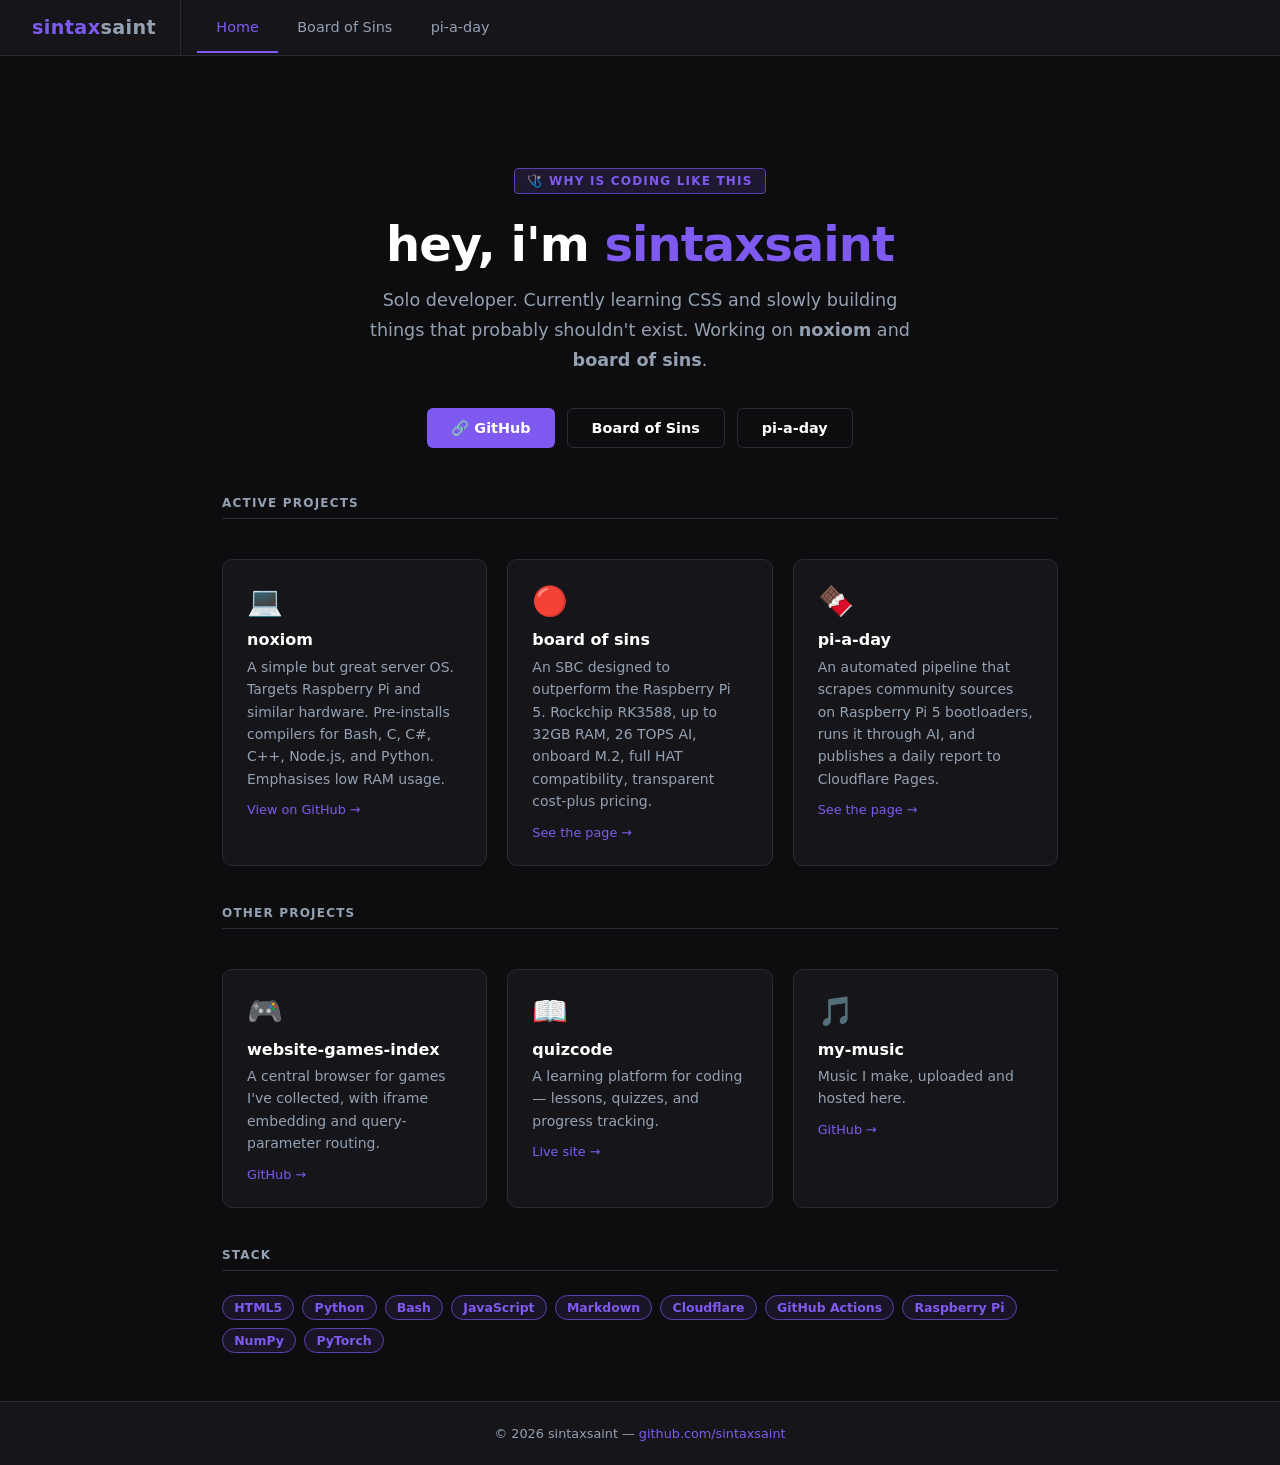
==== index.html @ d240ba52 "j" ====
<!DOCTYPE html>
<html lang="en">
<head>
  <meta charset="UTF-8">
  <meta name="viewport" content="width=device-width, initial-scale=1.0">
  <title>sintaxsaint</title>
  <link rel="stylesheet" href="css/style.css">
</head>
<body>

  <nav>
    <a class="nav-brand" href="index.html">sintax<span>saint</span></a>
    <a class="nav-link active" href="index.html">Home</a>
    <a class="nav-link" href="board-of-sins/index.html">Board of Sins</a>
    <a class="nav-link" href="pi-a-day/index.html">pi-a-day</a>
  </nav>

  <main>
    <section class="hero">
      <div class="hero-tag">&#129658; why is coding like this</div>
      <h1>hey, i'm <span class="highlight">sintaxsaint</span></h1>
      <p>
        Solo developer. Currently learning CSS and slowly building things that probably shouldn't exist.
        Working on <strong>noxiom</strong> and <strong>board of sins</strong>.
      </p>
      <div class="btn-group">
        <a class="btn btn-primary" href="https://github.com/sintaxsaint" target="_blank" rel="noopener">
          &#128279; GitHub
        </a>
        <a class="btn btn-outline" href="board-of-sins/index.html">Board of Sins</a>
        <a class="btn btn-outline" href="pi-a-day/index.html">pi-a-day</a>
      </div>
    </section>

    <div class="section-label">Active Projects</div>
    <div class="card-grid">

      <div class="card">
        <div class="card-icon">&#128187;</div>
        <h3>noxiom</h3>
        <p>A simple but great server OS. Targets Raspberry Pi and similar hardware. Pre-installs compilers for Bash, C, C#, C++, Node.js, and Python. Emphasises low RAM usage.</p>
        <a class="card-link" href="https://github.com/sintaxsaint/noxiom" target="_blank" rel="noopener">View on GitHub &rarr;</a>
      </div>

      <div class="card">
        <div class="card-icon">&#128308;</div>
        <h3>board of sins</h3>
        <p>An SBC designed to outperform the Raspberry Pi 5. Rockchip RK3588, up to 32GB RAM, 26 TOPS AI, onboard M.2, full HAT compatibility, transparent cost-plus pricing.</p>
        <a class="card-link" href="board-of-sins/index.html">See the page &rarr;</a>
      </div>

      <div class="card">
        <div class="card-icon">&#127851;</div>
        <h3>pi-a-day</h3>
        <p>An automated pipeline that scrapes community sources on Raspberry Pi 5 bootloaders, runs it through AI, and publishes a daily report to Cloudflare Pages.</p>
        <a class="card-link" href="pi-a-day/index.html">See the page &rarr;</a>
      </div>

    </div>

    <div class="section-label" style="margin-top:2.5rem">Other Projects</div>
    <div class="card-grid">

      <div class="card">
        <div class="card-icon">&#127918;</div>
        <h3>website-games-index</h3>
        <p>A central browser for games I've collected, with iframe embedding and query-parameter routing.</p>
        <a class="card-link" href="https://github.com/sintaxsaint/website-games-index" target="_blank" rel="noopener">GitHub &rarr;</a>
      </div>

      <div class="card">
        <div class="card-icon">&#128214;</div>
        <h3>quizcode</h3>
        <p>A learning platform for coding — lessons, quizzes, and progress tracking.</p>
        <a class="card-link" href="https://sintaxsaint.github.io/quizcode/" target="_blank" rel="noopener">Live site &rarr;</a>
      </div>

      <div class="card">
        <div class="card-icon">&#127925;</div>
        <h3>my-music</h3>
        <p>Music I make, uploaded and hosted here.</p>
        <a class="card-link" href="https://github.com/sintaxsaint/my-music" target="_blank" rel="noopener">GitHub &rarr;</a>
      </div>

    </div>

    <div class="section-label" style="margin-top:2.5rem">Stack</div>
    <div class="stack-pills">
      <span class="pill">HTML5</span>
      <span class="pill">Python</span>
      <span class="pill">Bash</span>
      <span class="pill">JavaScript</span>
      <span class="pill">Markdown</span>
      <span class="pill">Cloudflare</span>
      <span class="pill">GitHub Actions</span>
      <span class="pill">Raspberry Pi</span>
      <span class="pill">NumPy</span>
      <span class="pill">PyTorch</span>
    </div>

  </main>

  <footer>
    &copy; <script>document.write(new Date().getFullYear())</script> sintaxsaint &mdash;
    <a href="https://github.com/sintaxsaint" target="_blank" rel="noopener">github.com/sintaxsaint</a>
  </footer>

</body>
</html>
---- css/style.css ----
* {
  margin: 0;
  padding: 0;
  box-sizing: border-box;
}

:root {
  --bg: #0d0d0f;
  --surface: #16161a;
  --border: #2a2a35;
  --accent: #7f5af0;
  --accent-dim: #5c3fb0;
  --text: #fffffe;
  --muted: #94a1b2;
  --red: #ef4444;
  --gold: #f59e0b;
  --pi: #06b6d4;
}

body {
  background: var(--bg);
  color: var(--text);
  font-family: 'Segoe UI', system-ui, -apple-system, sans-serif;
  min-height: 100vh;
  display: flex;
  flex-direction: column;
}

/* NAV */
nav {
  background: var(--surface);
  border-bottom: 1px solid var(--border);
  padding: 0 2rem;
  display: flex;
  align-items: center;
  gap: 0;
  position: sticky;
  top: 0;
  z-index: 100;
}

.nav-brand {
  font-size: 1.2rem;
  font-weight: 700;
  color: var(--accent);
  text-decoration: none;
  padding: 1rem 1.5rem 1rem 0;
  margin-right: 1rem;
  border-right: 1px solid var(--border);
  letter-spacing: 0.02em;
}

.nav-brand span {
  color: var(--muted);
}

nav a.nav-link {
  color: var(--muted);
  text-decoration: none;
  padding: 1rem 1.2rem;
  font-size: 0.9rem;
  transition: color 0.2s, border-bottom 0.2s;
  border-bottom: 2px solid transparent;
  display: inline-block;
}

nav a.nav-link:hover {
  color: var(--text);
}

nav a.nav-link.active {
  color: var(--accent);
  border-bottom: 2px solid var(--accent);
}

/* MAIN */
main {
  flex: 1;
  padding: 3rem 2rem;
  max-width: 900px;
  margin: 0 auto;
  width: 100%;
}

/* HERO */
.hero {
  text-align: center;
  padding: 4rem 0 3rem;
}

.hero-tag {
  display: inline-block;
  background: rgba(127, 90, 240, 0.15);
  border: 1px solid var(--accent-dim);
  color: var(--accent);
  font-size: 0.75rem;
  font-weight: 600;
  letter-spacing: 0.1em;
  text-transform: uppercase;
  padding: 0.3rem 0.8rem;
  border-radius: 4px;
  margin-bottom: 1.5rem;
}

.hero h1 {
  font-size: 3rem;
  font-weight: 800;
  line-height: 1.1;
  margin-bottom: 1rem;
  letter-spacing: -0.02em;
}

.hero h1 .highlight {
  color: var(--accent);
}

.hero p {
  color: var(--muted);
  font-size: 1.1rem;
  max-width: 540px;
  margin: 0 auto 2rem;
  line-height: 1.7;
}

.btn {
  display: inline-flex;
  align-items: center;
  gap: 0.5rem;
  padding: 0.7rem 1.5rem;
  border-radius: 6px;
  font-size: 0.9rem;
  font-weight: 600;
  text-decoration: none;
  transition: all 0.2s;
  cursor: pointer;
  border: none;
}

.btn-primary {
  background: var(--accent);
  color: #fff;
}

.btn-primary:hover {
  background: var(--accent-dim);
}

.btn-outline {
  background: transparent;
  color: var(--text);
  border: 1px solid var(--border);
}

.btn-outline:hover {
  border-color: var(--accent);
  color: var(--accent);
}

.btn-group {
  display: flex;
  gap: 0.75rem;
  justify-content: center;
  flex-wrap: wrap;
}

/* CARDS */
.card-grid {
  display: grid;
  grid-template-columns: repeat(auto-fit, minmax(260px, 1fr));
  gap: 1.25rem;
  margin-top: 2.5rem;
}

.card {
  background: var(--surface);
  border: 1px solid var(--border);
  border-radius: 10px;
  padding: 1.5rem;
  transition: border-color 0.2s;
}

.card:hover {
  border-color: var(--accent-dim);
}

.card-icon {
  font-size: 1.8rem;
  margin-bottom: 0.75rem;
}

.card h3 {
  font-size: 1rem;
  font-weight: 600;
  margin-bottom: 0.4rem;
}

.card p {
  color: var(--muted);
  font-size: 0.875rem;
  line-height: 1.6;
}

/* SECTION */
.section-label {
  font-size: 0.75rem;
  font-weight: 700;
  letter-spacing: 0.1em;
  text-transform: uppercase;
  color: var(--muted);
  margin-bottom: 1.5rem;
  padding-bottom: 0.5rem;
  border-bottom: 1px solid var(--border);
}

/* BOARD OF SINS */
.sins-header {
  text-align: center;
  padding: 3rem 0 2rem;
}

.sins-header h1 {
  font-size: 2.5rem;
  font-weight: 800;
  color: var(--red);
  margin-bottom: 0.75rem;
}

.sins-header p {
  color: var(--muted);
  max-width: 500px;
  margin: 0 auto;
  line-height: 1.7;
}

.sin-list {
  list-style: none;
  margin-top: 2rem;
  display: flex;
  flex-direction: column;
  gap: 1rem;
}

.sin-item {
  background: var(--surface);
  border: 1px solid var(--border);
  border-left: 3px solid var(--red);
  border-radius: 8px;
  padding: 1.25rem 1.5rem;
  display: flex;
  align-items: flex-start;
  gap: 1rem;
}

.sin-number {
  font-size: 1.4rem;
  font-weight: 800;
  color: var(--red);
  opacity: 0.5;
  min-width: 2rem;
  line-height: 1;
}

.sin-content h3 {
  font-size: 0.95rem;
  font-weight: 600;
  margin-bottom: 0.3rem;
}

.sin-content p {
  color: var(--muted);
  font-size: 0.85rem;
  line-height: 1.6;
}

.severity {
  display: inline-block;
  font-size: 0.7rem;
  font-weight: 700;
  letter-spacing: 0.08em;
  text-transform: uppercase;
  padding: 0.2rem 0.5rem;
  border-radius: 3px;
  margin-top: 0.4rem;
}

.severity-venial { background: rgba(245, 158, 11, 0.15); color: var(--gold); }
.severity-mortal { background: rgba(239, 68, 68, 0.15); color: var(--red); }

/* PI DAY */
.pi-header {
  text-align: center;
  padding: 3rem 0 2rem;
}

.pi-symbol {
  font-size: 5rem;
  line-height: 1;
  color: var(--pi);
  margin-bottom: 0.5rem;
}

.pi-header h1 {
  font-size: 2.5rem;
  font-weight: 800;
  color: var(--pi);
  margin-bottom: 0.75rem;
}

.pi-header .date-badge {
  display: inline-block;
  background: rgba(6, 182, 212, 0.12);
  border: 1px solid rgba(6, 182, 212, 0.3);
  color: var(--pi);
  padding: 0.3rem 0.9rem;
  border-radius: 4px;
  font-size: 0.8rem;
  font-weight: 600;
  letter-spacing: 0.06em;
  margin-bottom: 1rem;
}

.pi-header p {
  color: var(--muted);
  max-width: 520px;
  margin: 0 auto;
  line-height: 1.7;
}

.pi-digits {
  background: var(--surface);
  border: 1px solid var(--border);
  border-radius: 10px;
  padding: 1.5rem;
  margin: 2rem 0;
  font-family: 'Courier New', monospace;
  font-size: 1rem;
  color: var(--pi);
  word-break: break-all;
  line-height: 1.8;
  letter-spacing: 0.05em;
}

.pi-digits .pi-label {
  color: var(--muted);
  font-size: 0.75rem;
  font-weight: 600;
  letter-spacing: 0.1em;
  text-transform: uppercase;
  display: block;
  margin-bottom: 0.75rem;
}

.fun-facts {
  display: grid;
  grid-template-columns: repeat(auto-fit, minmax(240px, 1fr));
  gap: 1rem;
  margin-top: 1.5rem;
}

.fact-card {
  background: var(--surface);
  border: 1px solid var(--border);
  border-top: 2px solid var(--pi);
  border-radius: 8px;
  padding: 1.25rem;
}

.fact-card h3 {
  font-size: 0.9rem;
  font-weight: 600;
  color: var(--pi);
  margin-bottom: 0.4rem;
}

.fact-card p {
  color: var(--muted);
  font-size: 0.85rem;
  line-height: 1.6;
}

/* FULLSCREEN OVERLAY */
.site-overlay {
  display: none;
  position: fixed;
  inset: 0;
  z-index: 1000;
  background: var(--bg);
  flex-direction: column;
}

.site-overlay.open {
  display: flex;
}

.site-overlay iframe {
  flex: 1;
  width: 100%;
  border: none;
}

.overlay-close {
  position: absolute;
  top: 1rem;
  right: 1rem;
  z-index: 1001;
  background: var(--surface);
  border: 1px solid var(--border);
  color: var(--text);
  font-size: 1.4rem;
  line-height: 1;
  width: 2.2rem;
  height: 2.2rem;
  border-radius: 6px;
  cursor: pointer;
  display: flex;
  align-items: center;
  justify-content: center;
  transition: border-color 0.2s, color 0.2s;
}

.overlay-close:hover {
  border-color: var(--accent);
  color: var(--accent);
}

/* CARD LINK */
.card-link {
  display: inline-block;
  margin-top: 0.75rem;
  font-size: 0.8rem;
  color: var(--accent);
  text-decoration: none;
}

.card-link:hover {
  text-decoration: underline;
}

/* STACK PILLS */
.stack-pills {
  display: flex;
  flex-wrap: wrap;
  gap: 0.5rem;
  margin-top: 1rem;
}

.pill {
  background: rgba(127, 90, 240, 0.1);
  border: 1px solid var(--accent-dim);
  color: var(--accent);
  font-size: 0.78rem;
  font-weight: 600;
  padding: 0.25rem 0.7rem;
  border-radius: 20px;
}

/* WIP BOX */
.wip-box {
  background: var(--surface);
  border: 1px solid var(--border);
  border-radius: 12px;
  padding: 3rem 2rem;
  text-align: center;
  margin-top: 2rem;
}

.wip-icon {
  font-size: 3rem;
  margin-bottom: 1rem;
  animation: spin 4s linear infinite;
  display: inline-block;
}

@keyframes spin {
  from { transform: rotate(0deg); }
  to { transform: rotate(360deg); }
}

.wip-box h2 {
  font-size: 1.4rem;
  font-weight: 700;
  margin-bottom: 0.75rem;
}

.wip-box p {
  color: var(--muted);
  font-size: 0.9rem;
  max-width: 420px;
  margin: 0 auto;
  line-height: 1.7;
}

.wip-box a {
  color: var(--accent);
  text-decoration: none;
}

.wip-box a:hover {
  text-decoration: underline;
}

/* TABS */
.tab-bar {
  display: flex;
  gap: 0.25rem;
  justify-content: center;
  margin-top: 1.75rem;
  background: var(--surface);
  border: 1px solid var(--border);
  border-radius: 8px;
  padding: 0.25rem;
  width: fit-content;
  margin-left: auto;
  margin-right: auto;
}

.tab-btn {
  background: transparent;
  border: none;
  color: var(--muted);
  font-size: 0.875rem;
  font-weight: 600;
  padding: 0.5rem 1.25rem;
  border-radius: 6px;
  cursor: pointer;
  transition: color 0.2s, background 0.2s;
}

.tab-btn:hover {
  color: var(--text);
}

.tab-btn.active {
  background: var(--accent);
  color: #fff;
}

/* ROADMAP */
.roadmap {
  display: flex;
  flex-direction: column;
  gap: 0;
  margin-top: 1rem;
  position: relative;
}

.roadmap::before {
  content: '';
  position: absolute;
  left: 1.1rem;
  top: 2.2rem;
  bottom: 2.2rem;
  width: 2px;
  background: var(--border);
}

.roadmap-phase {
  display: flex;
  gap: 1.25rem;
  padding: 0 0 1.5rem;
  position: relative;
}

.phase-marker {
  width: 2.2rem;
  height: 2.2rem;
  min-width: 2.2rem;
  border-radius: 50%;
  background: var(--surface);
  border: 2px solid var(--border);
  color: var(--muted);
  font-size: 0.85rem;
  font-weight: 800;
  display: flex;
  align-items: center;
  justify-content: center;
  position: relative;
  z-index: 1;
}

.phase-marker.active {
  background: var(--accent);
  border-color: var(--accent);
  color: #fff;
}

.phase-body {
  background: var(--surface);
  border: 1px solid var(--border);
  border-radius: 8px;
  padding: 1.1rem 1.25rem;
  flex: 1;
}

.phase-body h3 {
  font-size: 0.95rem;
  font-weight: 700;
  margin-bottom: 0.75rem;
}

.phase-items {
  list-style: none;
  display: flex;
  flex-direction: column;
  gap: 0.4rem;
}

.phase-items li {
  color: var(--muted);
  font-size: 0.85rem;
  line-height: 1.5;
  padding-left: 1rem;
  position: relative;
}

.phase-items li::before {
  content: '—';
  position: absolute;
  left: 0;
  color: var(--border);
}

/* SPEC TABLES */
.spec-table-wrap,
.model-table-wrap {
  overflow-x: auto;
  margin-top: 1rem;
  border-radius: 8px;
  border: 1px solid var(--border);
}

.spec-table,
.model-table {
  width: 100%;
  border-collapse: collapse;
  font-size: 0.875rem;
}

.spec-table th,
.model-table th {
  background: rgba(127, 90, 240, 0.1);
  color: var(--accent);
  font-weight: 700;
  font-size: 0.75rem;
  letter-spacing: 0.06em;
  text-transform: uppercase;
  padding: 0.7rem 1rem;
  text-align: left;
  border-bottom: 1px solid var(--border);
}

.spec-table td,
.model-table td {
  padding: 0.65rem 1rem;
  border-bottom: 1px solid var(--border);
  color: var(--muted);
  vertical-align: top;
}

.spec-table td:first-child,
.model-table td:first-child {
  color: var(--text);
  font-weight: 600;
  white-space: nowrap;
  width: 35%;
}

.spec-table tr:last-child td,
.model-table tr:last-child td {
  border-bottom: none;
}

.spec-table.comparison td:first-child {
  width: 25%;
}

.highlight-cell {
  color: var(--accent) !important;
}

/* DOC HEADER */
.doc-header {
  margin-bottom: 1.5rem;
}

.doc-version {
  font-size: 0.75rem;
  font-weight: 600;
  color: var(--muted);
  letter-spacing: 0.05em;
}

/* FOOTER */
footer {
  background: var(--surface);
  border-top: 1px solid var(--border);
  padding: 1.5rem 2rem;
  text-align: center;
  color: var(--muted);
  font-size: 0.8rem;
}

footer a {
  color: var(--accent);
  text-decoration: none;
}

footer a:hover {
  text-decoration: underline;
}
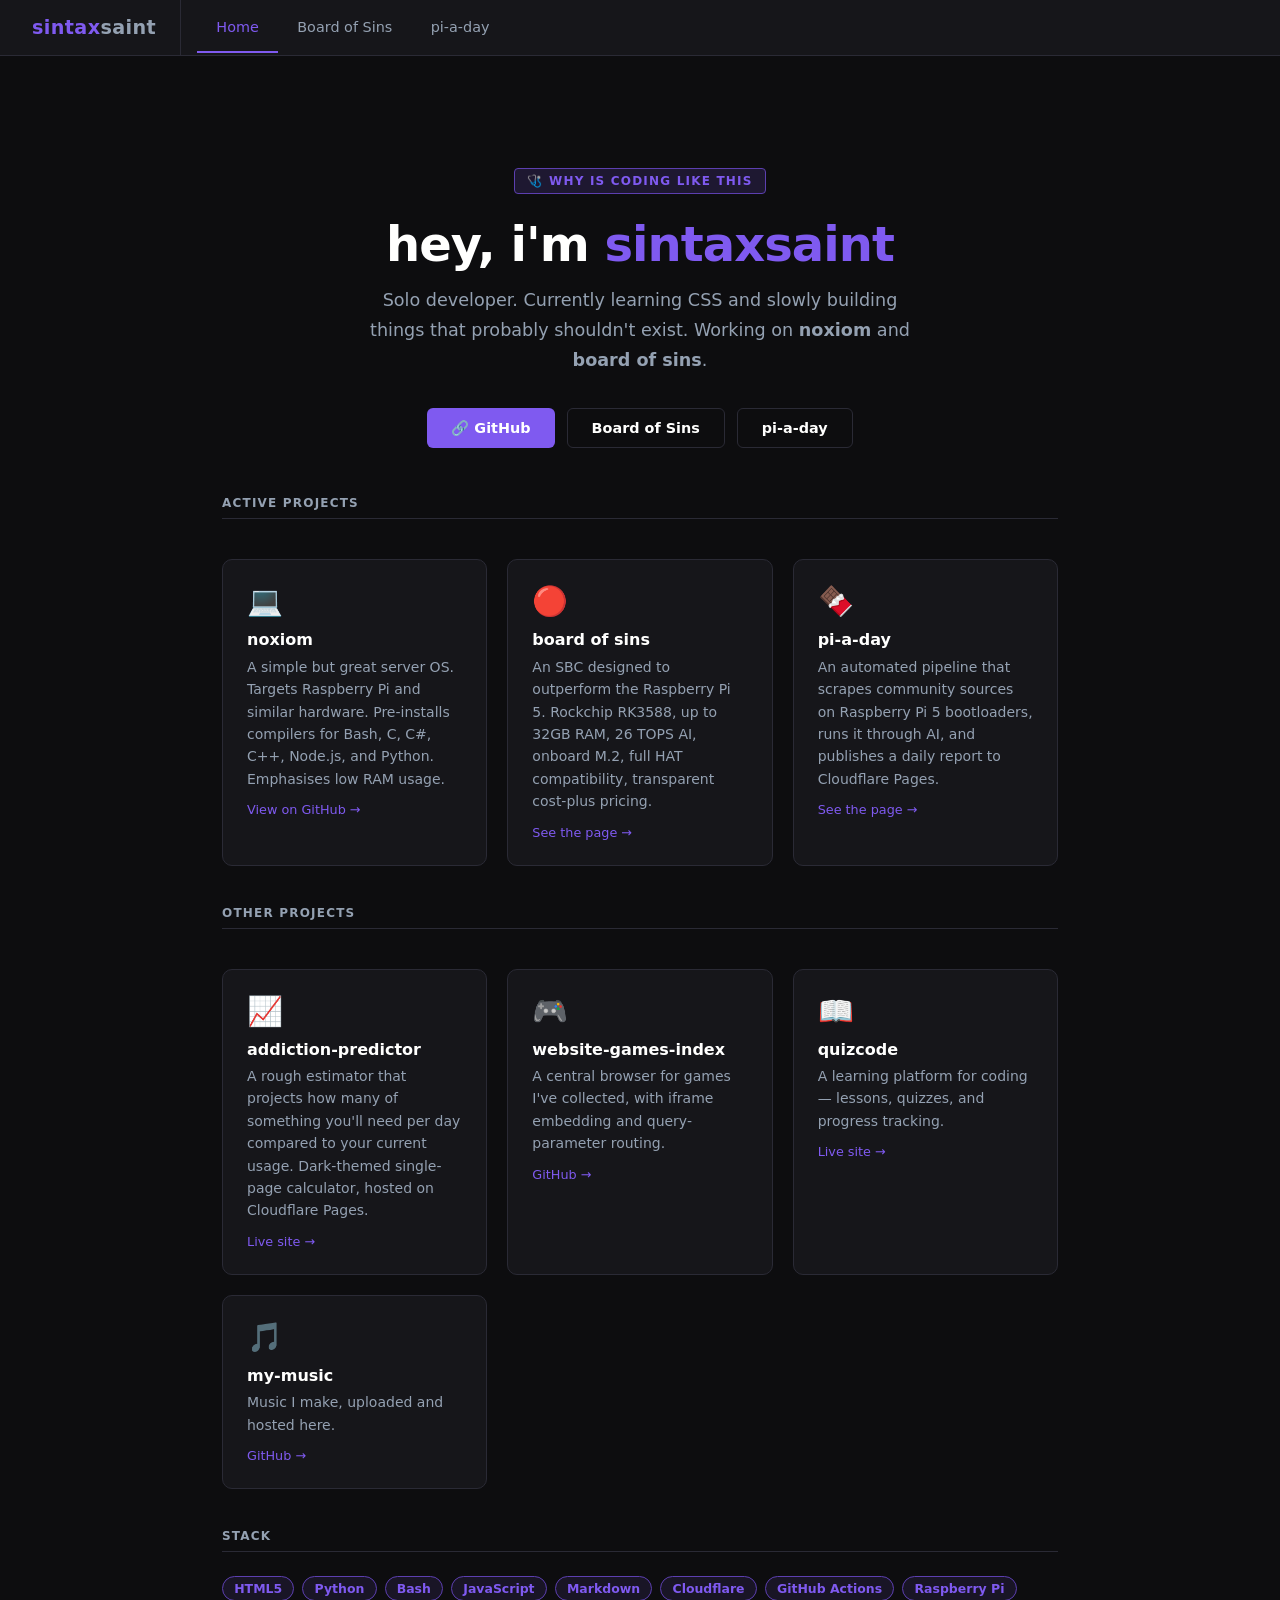
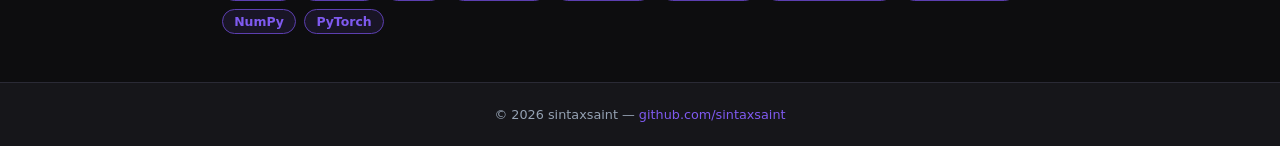
==== commit c861a5bd: "d" ====
--- a/index.html
+++ b/index.html
@@ -62,6 +62,13 @@
     <div class="card-grid">
 
       <div class="card">
+        <div class="card-icon">&#128200;</div>
+        <h3>addiction-predictor</h3>
+        <p>A rough estimator that projects how many of something you'll need per day compared to your current usage. Dark-themed single-page calculator, hosted on Cloudflare Pages.</p>
+        <a class="card-link" href="https://addiction-predictor.pages.dev" target="_blank" rel="noopener">Live site &rarr;</a>
+      </div>
+
+      <div class="card">
         <div class="card-icon">&#127918;</div>
         <h3>website-games-index</h3>
         <p>A central browser for games I've collected, with iframe embedding and query-parameter routing.</p>
--- a/css/style.css
+++ b/css/style.css
@@ -681,6 +681,10 @@
 /* DOC HEADER */
 .doc-header {
   margin-bottom: 1.5rem;
+  display: flex;
+  align-items: center;
+  gap: 1rem;
+  flex-wrap: wrap;
 }
 
 .doc-version {
@@ -688,6 +692,29 @@
   font-weight: 600;
   color: var(--muted);
   letter-spacing: 0.05em;
+}
+
+.doc-downloads {
+  display: flex;
+  gap: 0.5rem;
+  margin-left: auto;
+}
+
+.doc-dl-btn {
+  font-size: 0.72rem;
+  font-weight: 600;
+  color: var(--accent);
+  border: 1px solid var(--accent);
+  border-radius: 4px;
+  padding: 0.2rem 0.6rem;
+  text-decoration: none;
+  letter-spacing: 0.03em;
+  transition: background 0.15s, color 0.15s;
+}
+
+.doc-dl-btn:hover {
+  background: var(--accent);
+  color: #fff;
 }
 
 /* FOOTER */
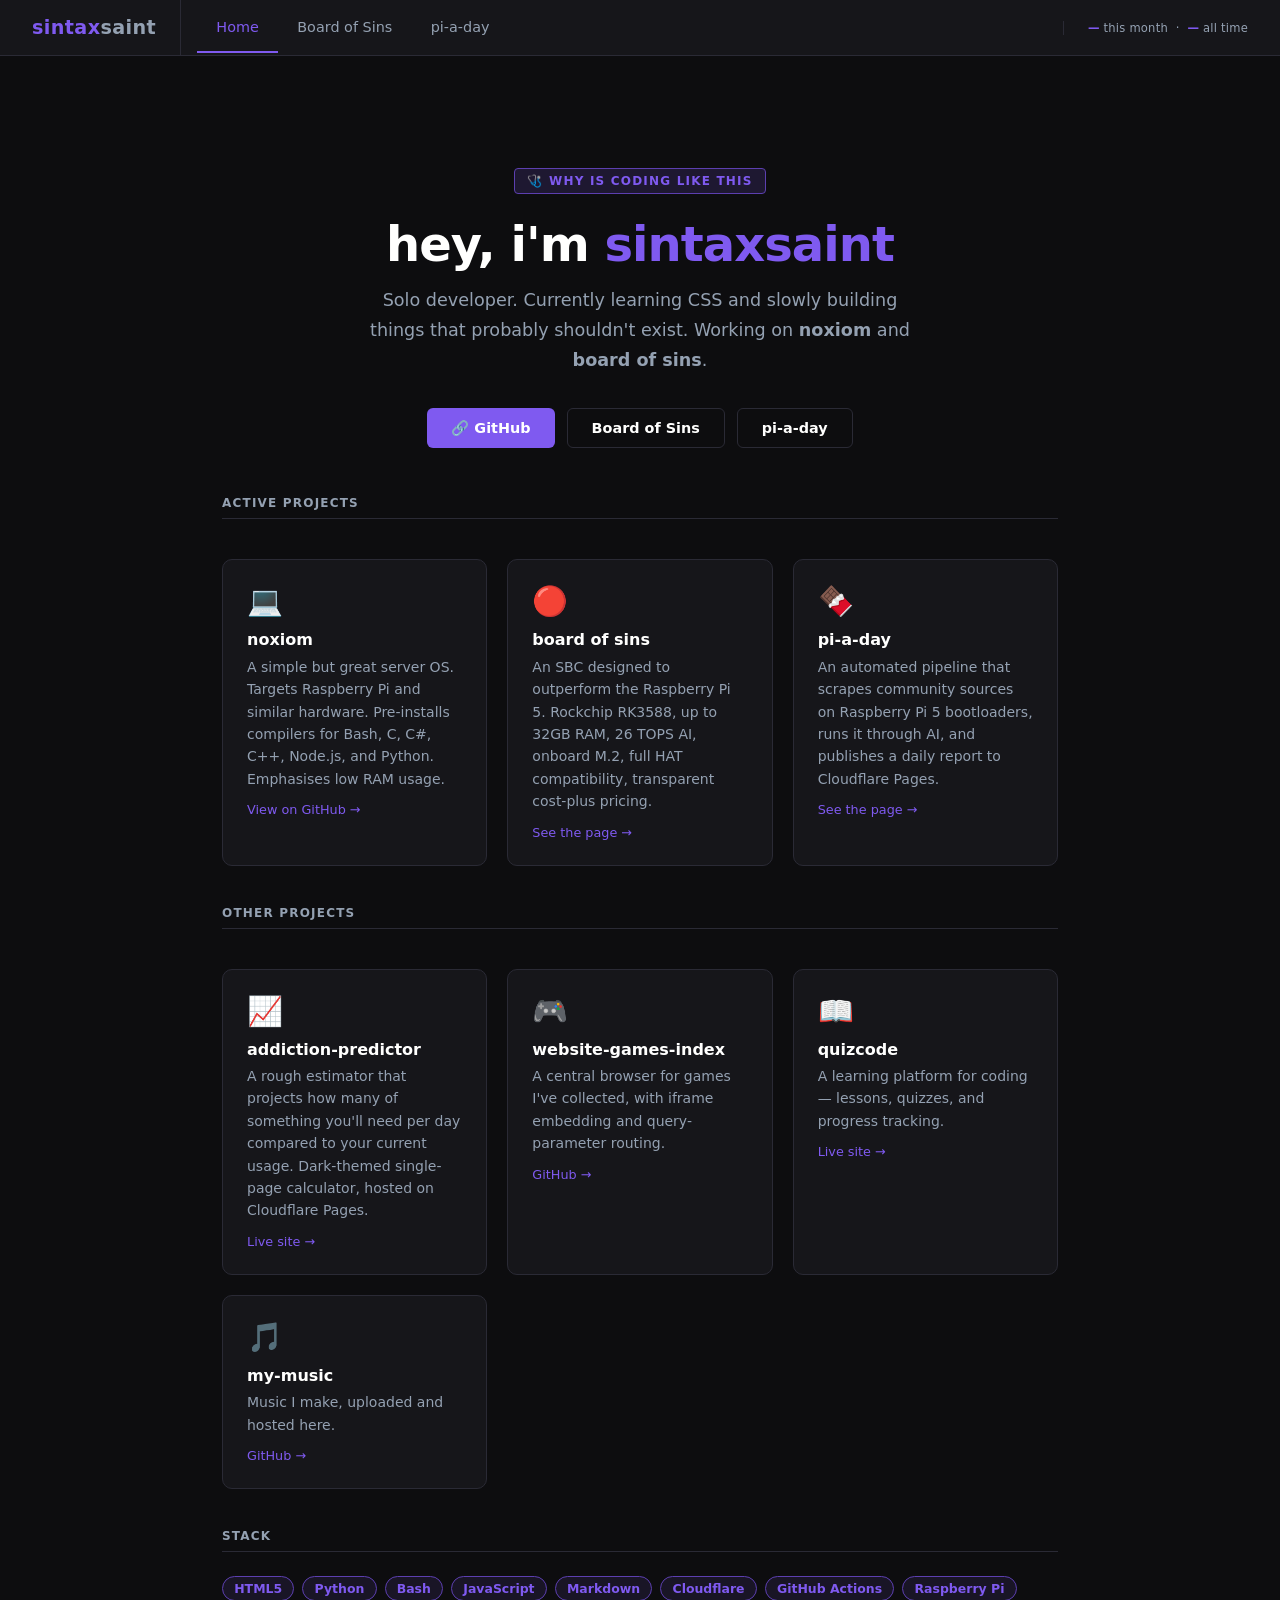
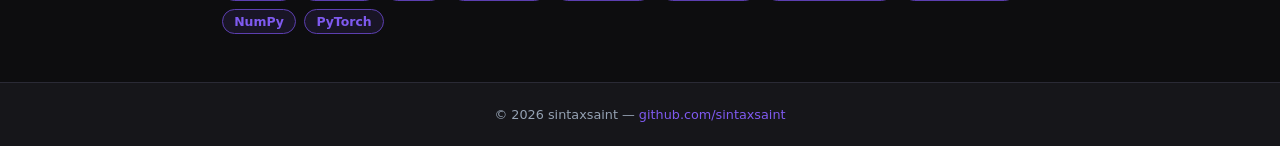
==== commit e3c13d28: "Add visitor counter, Board of Sins v0.3 updates, addiction-predictor card - Add Cloudflare Pages Fun" ====
--- a/index.html
+++ b/index.html
@@ -13,6 +13,9 @@
     <a class="nav-link active" href="index.html">Home</a>
     <a class="nav-link" href="board-of-sins/index.html">Board of Sins</a>
     <a class="nav-link" href="pi-a-day/index.html">pi-a-day</a>
+    <div class="visitor-stats">
+      <span class="stat-num" id="stat-monthly">—</span> this month &nbsp;&middot;&nbsp; <span class="stat-num" id="stat-alltime">—</span> all time
+    </div>
   </nav>
 
   <main>
@@ -112,5 +115,14 @@
     <a href="https://github.com/sintaxsaint" target="_blank" rel="noopener">github.com/sintaxsaint</a>
   </footer>
 
+  <script>
+    fetch('/api/count')
+      .then(r => r.json())
+      .then(d => {
+        document.getElementById('stat-monthly').textContent = d.monthly.toLocaleString();
+        document.getElementById('stat-alltime').textContent = d.allTime.toLocaleString();
+      })
+      .catch(() => {});
+  </script>
 </body>
 </html>
--- a/css/style.css
+++ b/css/style.css
@@ -717,6 +717,22 @@
   color: #fff;
 }
 
+/* VISITOR STATS */
+.visitor-stats {
+  margin-left: auto;
+  padding-left: 1.5rem;
+  border-left: 1px solid var(--border);
+  font-size: 0.72rem;
+  color: var(--muted);
+  white-space: nowrap;
+  letter-spacing: 0.02em;
+}
+
+.visitor-stats .stat-num {
+  color: var(--accent);
+  font-weight: 700;
+}
+
 /* FOOTER */
 footer {
   background: var(--surface);
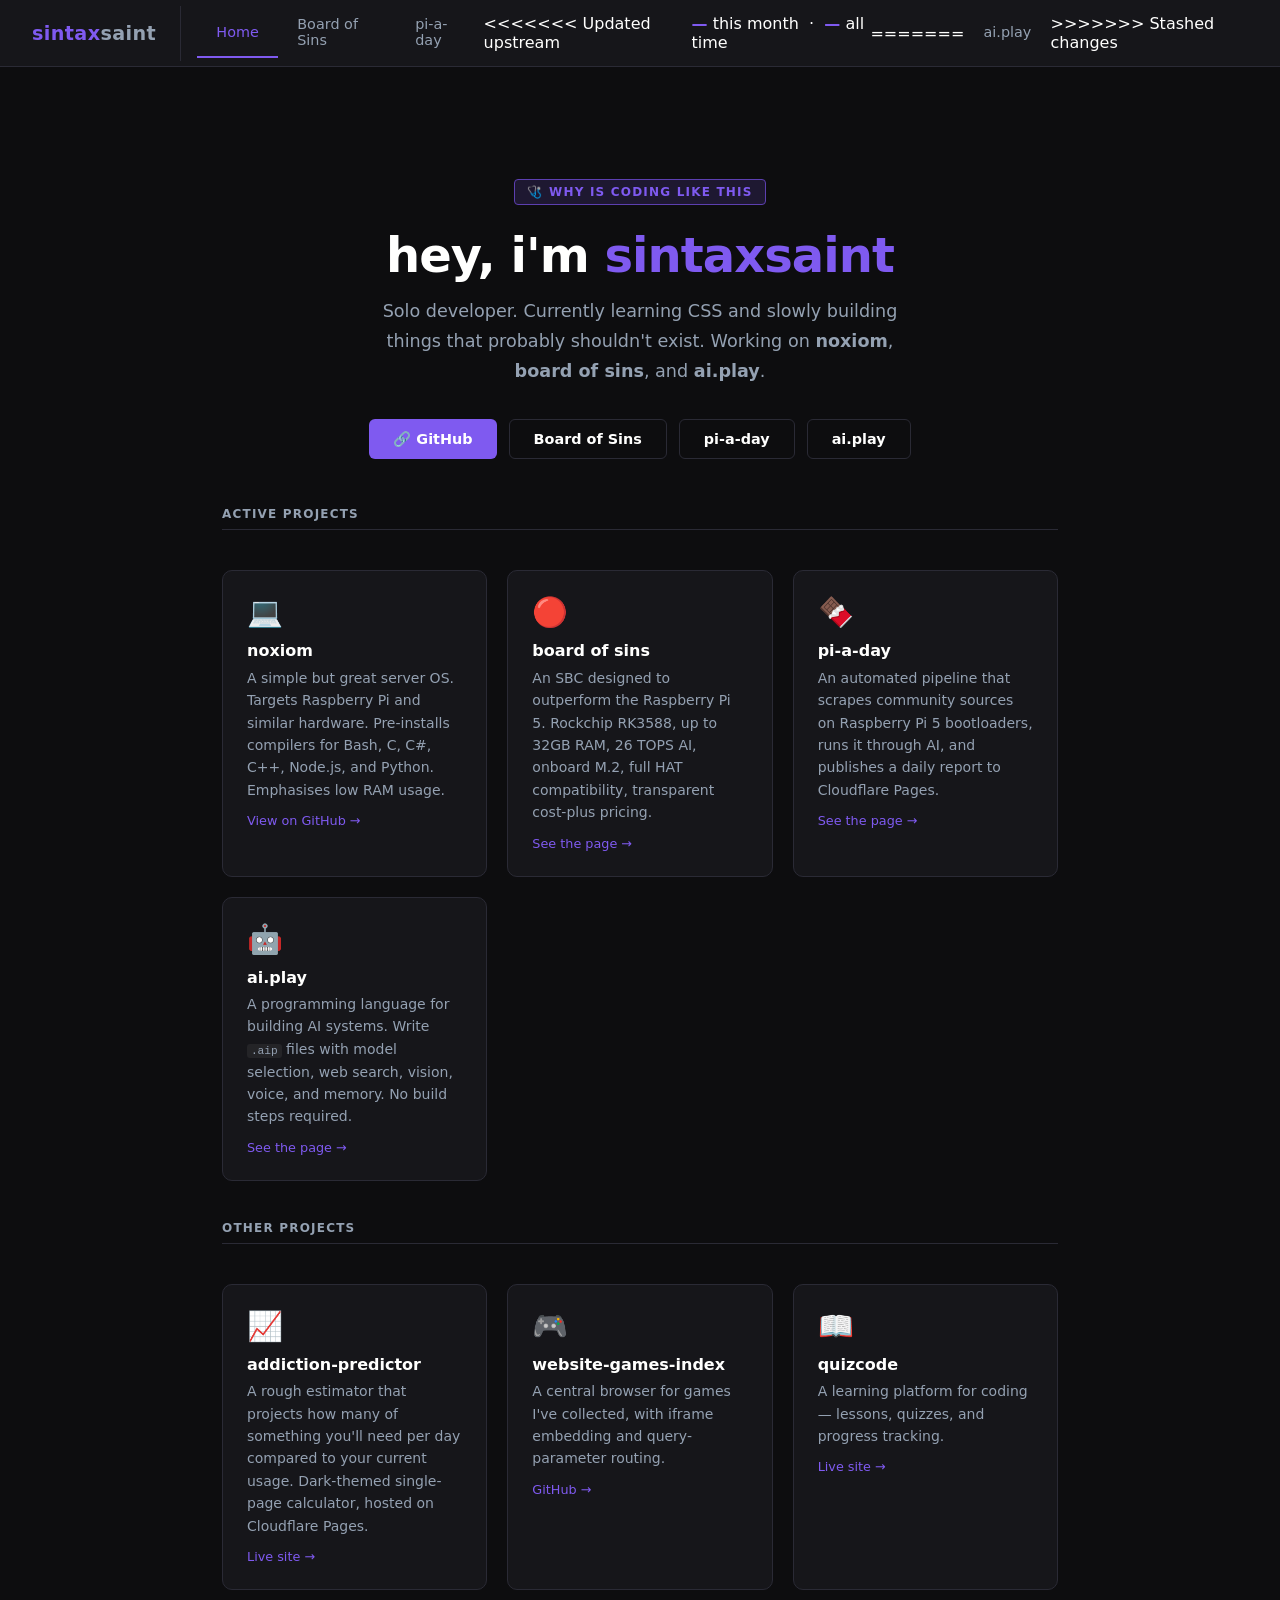
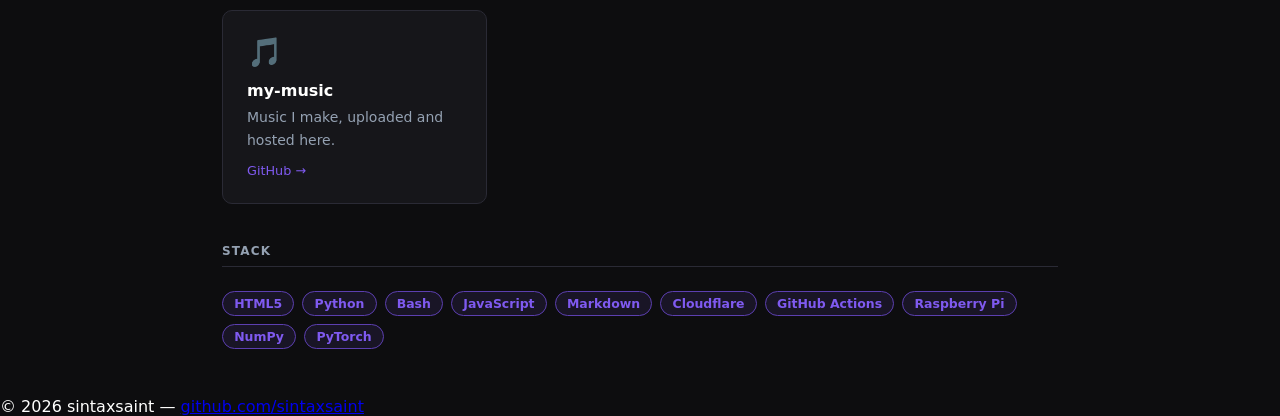
==== commit 593e4882: "u" ====
--- a/index.html
+++ b/index.html
@@ -13,9 +13,13 @@
     <a class="nav-link active" href="index.html">Home</a>
     <a class="nav-link" href="board-of-sins/index.html">Board of Sins</a>
     <a class="nav-link" href="pi-a-day/index.html">pi-a-day</a>
+<<<<<<< Updated upstream
     <div class="visitor-stats">
       <span class="stat-num" id="stat-monthly">—</span> this month &nbsp;&middot;&nbsp; <span class="stat-num" id="stat-alltime">—</span> all time
     </div>
+=======
+    <a class="nav-link" href="ai-play/index.html">ai.play</a>
+>>>>>>> Stashed changes
   </nav>
 
   <main>
@@ -24,7 +28,7 @@
       <h1>hey, i'm <span class="highlight">sintaxsaint</span></h1>
       <p>
         Solo developer. Currently learning CSS and slowly building things that probably shouldn't exist.
-        Working on <strong>noxiom</strong> and <strong>board of sins</strong>.
+        Working on <strong>noxiom</strong>, <strong>board of sins</strong>, and <strong>ai.play</strong>.
       </p>
       <div class="btn-group">
         <a class="btn btn-primary" href="https://github.com/sintaxsaint" target="_blank" rel="noopener">
@@ -32,6 +36,7 @@
         </a>
         <a class="btn btn-outline" href="board-of-sins/index.html">Board of Sins</a>
         <a class="btn btn-outline" href="pi-a-day/index.html">pi-a-day</a>
+        <a class="btn btn-outline" href="ai-play/index.html">ai.play</a>
       </div>
     </section>
 
@@ -57,6 +62,13 @@
         <h3>pi-a-day</h3>
         <p>An automated pipeline that scrapes community sources on Raspberry Pi 5 bootloaders, runs it through AI, and publishes a daily report to Cloudflare Pages.</p>
         <a class="card-link" href="pi-a-day/index.html">See the page &rarr;</a>
+      </div>
+
+      <div class="card">
+        <div class="card-icon">&#129302;</div>
+        <h3>ai.play</h3>
+        <p>A programming language for building AI systems. Write <code style="font-size:0.8em;background:rgba(255,255,255,0.06);padding:0.1em 0.35em;border-radius:3px">.aip</code> files with model selection, web search, vision, voice, and memory. No build steps required.</p>
+        <a class="card-link" href="ai-play/index.html">See the page &rarr;</a>
       </div>
 
     </div>
--- a/css/style.css
+++ b/css/style.css
@@ -717,6 +717,7 @@
   color: #fff;
 }
 
+<<<<<<< Updated upstream
 /* VISITOR STATS */
 .visitor-stats {
   margin-left: auto;
@@ -731,6 +732,516 @@
 .visitor-stats .stat-num {
   color: var(--accent);
   font-weight: 700;
+=======
+/* AI.PLAY — extend root */
+:root {
+  --aip: #10b981;
+  --aip-dim: #059669;
+}
+
+/* AI.PLAY HEADER */
+.aip-header {
+  text-align: center;
+  padding: 3rem 0 2rem;
+}
+
+.aip-tag {
+  display: inline-block;
+  background: rgba(16, 185, 129, 0.12);
+  border: 1px solid var(--aip-dim);
+  color: var(--aip);
+  font-size: 0.75rem;
+  font-weight: 600;
+  letter-spacing: 0.1em;
+  text-transform: uppercase;
+  padding: 0.3rem 0.8rem;
+  border-radius: 4px;
+  margin-bottom: 1.25rem;
+}
+
+.aip-header h1 {
+  font-size: 3rem;
+  font-weight: 800;
+  line-height: 1.1;
+  margin-bottom: 0.75rem;
+  letter-spacing: -0.02em;
+}
+
+.aip-accent {
+  color: var(--aip);
+}
+
+.aip-meta {
+  display: flex;
+  gap: 0.6rem;
+  justify-content: center;
+  flex-wrap: wrap;
+  margin-bottom: 1.25rem;
+}
+
+.version-badge {
+  background: rgba(16, 185, 129, 0.12);
+  border: 1px solid var(--aip-dim);
+  color: var(--aip);
+  font-size: 0.75rem;
+  font-weight: 700;
+  padding: 0.2rem 0.6rem;
+  border-radius: 4px;
+  letter-spacing: 0.04em;
+}
+
+.status-badge {
+  font-size: 0.75rem;
+  font-weight: 600;
+  padding: 0.2rem 0.6rem;
+  border-radius: 4px;
+}
+
+.status-active {
+  background: rgba(16, 185, 129, 0.1);
+  color: var(--aip);
+}
+
+.lang-badge {
+  background: rgba(127, 90, 240, 0.1);
+  border: 1px solid var(--accent-dim);
+  color: var(--accent);
+  font-size: 0.75rem;
+  font-weight: 600;
+  padding: 0.2rem 0.6rem;
+  border-radius: 4px;
+}
+
+.aip-header p {
+  color: var(--muted);
+  font-size: 1.05rem;
+  max-width: 520px;
+  margin: 0 auto 2rem;
+  line-height: 1.7;
+}
+
+.aip-header code {
+  background: rgba(255,255,255,0.06);
+  border-radius: 4px;
+  padding: 0.1em 0.4em;
+  font-family: 'Courier New', monospace;
+  font-size: 0.95em;
+  color: var(--aip);
+}
+
+/* MEMORY GRID */
+.memory-grid {
+  display: grid;
+  grid-template-columns: repeat(auto-fit, minmax(240px, 1fr));
+  gap: 1.25rem;
+  margin-top: 1rem;
+}
+
+.memory-card {
+  background: var(--surface);
+  border: 1px solid var(--border);
+  border-top: 2px solid var(--aip);
+  border-radius: 10px;
+  padding: 1.5rem;
+}
+
+.memory-icon {
+  font-size: 1.8rem;
+  margin-bottom: 0.75rem;
+}
+
+.memory-card h3 {
+  font-size: 1rem;
+  font-weight: 700;
+  margin-bottom: 0.4rem;
+}
+
+.memory-card p {
+  color: var(--muted);
+  font-size: 0.875rem;
+  line-height: 1.6;
+  margin-bottom: 0.75rem;
+}
+
+.memory-tag {
+  display: inline-block;
+  background: rgba(16, 185, 129, 0.1);
+  color: var(--aip);
+  font-size: 0.7rem;
+  font-weight: 700;
+  letter-spacing: 0.06em;
+  padding: 0.2rem 0.55rem;
+  border-radius: 3px;
+  text-transform: uppercase;
+}
+
+/* CODE BLOCK */
+.code-block {
+  background: #0a0a0d;
+  border: 1px solid var(--border);
+  border-radius: 10px;
+  overflow: hidden;
+  margin-top: 1rem;
+}
+
+.code-block-header {
+  display: flex;
+  align-items: center;
+  justify-content: space-between;
+  padding: 0.6rem 1rem;
+  background: var(--surface);
+  border-bottom: 1px solid var(--border);
+}
+
+.code-label {
+  font-size: 0.78rem;
+  font-weight: 600;
+  color: var(--muted);
+  letter-spacing: 0.04em;
+  font-family: 'Courier New', monospace;
+}
+
+.code-copy {
+  background: transparent;
+  border: 1px solid var(--border);
+  color: var(--muted);
+  font-size: 0.72rem;
+  font-weight: 600;
+  padding: 0.2rem 0.6rem;
+  border-radius: 4px;
+  cursor: pointer;
+  transition: color 0.15s, border-color 0.15s;
+  letter-spacing: 0.04em;
+}
+
+.code-copy:hover {
+  color: var(--aip);
+  border-color: var(--aip);
+}
+
+.code-block pre {
+  padding: 1.5rem;
+  overflow-x: auto;
+  margin: 0;
+}
+
+.code-block code {
+  font-family: 'Courier New', monospace;
+  font-size: 0.9rem;
+  line-height: 1.8;
+  color: var(--text);
+}
+
+.c-kw { color: var(--aip); font-weight: 700; }
+.c-str { color: var(--gold); }
+.c-cmt { color: var(--muted); font-style: italic; }
+
+/* MODULE STORE */
+.store-notice {
+  padding: 0.75rem 1rem;
+  border-radius: 8px;
+  font-size: 0.875rem;
+  font-weight: 500;
+  margin-top: 1.75rem;
+}
+
+.store-notice-demo {
+  background: rgba(127, 90, 240, 0.1);
+  border: 1px solid var(--accent-dim);
+  color: var(--accent);
+}
+
+.store-notice-warning {
+  background: rgba(245, 158, 11, 0.1);
+  border: 1px solid rgba(245, 158, 11, 0.4);
+  color: var(--gold);
+}
+
+.store-notice-info {
+  background: rgba(16, 185, 129, 0.1);
+  border: 1px solid var(--aip-dim);
+  color: var(--aip);
+}
+
+.store-toolbar {
+  margin-top: 1.75rem;
+  display: flex;
+  flex-direction: column;
+  gap: 0.75rem;
+}
+
+.store-search {
+  width: 100%;
+  background: var(--surface);
+  border: 1px solid var(--border);
+  border-radius: 8px;
+  padding: 0.7rem 1rem;
+  color: var(--text);
+  font-size: 0.9rem;
+  outline: none;
+  transition: border-color 0.2s;
+}
+
+.store-search:focus {
+  border-color: var(--aip);
+}
+
+.store-search::placeholder {
+  color: var(--muted);
+}
+
+.tag-filter {
+  display: flex;
+  gap: 0.4rem;
+  flex-wrap: wrap;
+}
+
+.tag-filter-btn {
+  background: var(--surface);
+  border: 1px solid var(--border);
+  color: var(--muted);
+  font-size: 0.78rem;
+  font-weight: 600;
+  padding: 0.3rem 0.8rem;
+  border-radius: 20px;
+  cursor: pointer;
+  transition: color 0.15s, border-color 0.15s, background 0.15s;
+}
+
+.tag-filter-btn:hover {
+  color: var(--text);
+  border-color: var(--aip-dim);
+}
+
+.tag-filter-btn.active {
+  background: rgba(16, 185, 129, 0.12);
+  border-color: var(--aip);
+  color: var(--aip);
+}
+
+.module-grid {
+  display: grid;
+  grid-template-columns: repeat(auto-fill, minmax(280px, 1fr));
+  gap: 1.25rem;
+}
+
+.module-card {
+  background: var(--surface);
+  border: 1px solid var(--border);
+  border-radius: 10px;
+  padding: 1.25rem;
+  display: flex;
+  flex-direction: column;
+  gap: 0.75rem;
+  transition: border-color 0.2s;
+}
+
+.module-card:hover {
+  border-color: var(--aip-dim);
+}
+
+.module-card-top {
+  display: flex;
+  align-items: flex-start;
+  justify-content: space-between;
+  gap: 0.5rem;
+}
+
+.module-name {
+  font-size: 0.95rem;
+  font-weight: 700;
+  color: var(--text);
+  font-family: 'Courier New', monospace;
+}
+
+.module-author {
+  font-size: 0.78rem;
+  color: var(--muted);
+  display: block;
+  margin-top: 0.15rem;
+}
+
+.version-chip {
+  background: rgba(16, 185, 129, 0.1);
+  color: var(--aip);
+  font-size: 0.7rem;
+  font-weight: 700;
+  padding: 0.2rem 0.5rem;
+  border-radius: 4px;
+  white-space: nowrap;
+  flex-shrink: 0;
+}
+
+.module-desc {
+  color: var(--muted);
+  font-size: 0.85rem;
+  line-height: 1.55;
+  flex: 1;
+}
+
+.module-tags {
+  display: flex;
+  flex-wrap: wrap;
+  gap: 0.35rem;
+}
+
+.tag-chip {
+  background: rgba(127, 90, 240, 0.1);
+  border: 1px solid var(--accent-dim);
+  color: var(--accent);
+  font-size: 0.68rem;
+  font-weight: 700;
+  letter-spacing: 0.04em;
+  padding: 0.15rem 0.5rem;
+  border-radius: 3px;
+}
+
+.module-footer {
+  display: flex;
+  align-items: center;
+  justify-content: space-between;
+  margin-top: auto;
+  padding-top: 0.5rem;
+  border-top: 1px solid var(--border);
+}
+
+.module-downloads {
+  font-size: 0.8rem;
+  color: var(--muted);
+  font-weight: 600;
+}
+
+.module-dl-btn {
+  font-size: 0.78rem !important;
+  padding: 0.3rem 0.85rem !important;
+}
+
+.module-no-url {
+  font-size: 0.75rem;
+  color: var(--muted);
+}
+
+.store-empty {
+  color: var(--muted);
+  font-size: 0.9rem;
+  text-align: center;
+  padding: 3rem;
+  grid-column: 1 / -1;
+}
+
+/* SUBMIT PANEL */
+.submit-panel {
+  background: var(--surface);
+  border: 1px solid var(--border);
+  border-radius: 10px;
+  padding: 1.75rem;
+  margin-top: 1rem;
+  margin-bottom: 3rem;
+}
+
+.submit-panel code {
+  background: rgba(255,255,255,0.06);
+  border-radius: 4px;
+  padding: 0.1em 0.4em;
+  font-family: 'Courier New', monospace;
+  font-size: 0.9em;
+  color: var(--aip);
+}
+
+.form-row {
+  display: grid;
+  grid-template-columns: 1fr 1fr;
+  gap: 1rem;
+}
+
+@media (max-width: 560px) {
+  .form-row { grid-template-columns: 1fr; }
+}
+
+.form-group {
+  display: flex;
+  flex-direction: column;
+  gap: 0.4rem;
+  margin-bottom: 1rem;
+}
+
+.form-label {
+  font-size: 0.8rem;
+  font-weight: 600;
+  color: var(--muted);
+  letter-spacing: 0.03em;
+}
+
+.form-input {
+  background: var(--bg);
+  border: 1px solid var(--border);
+  border-radius: 6px;
+  padding: 0.6rem 0.9rem;
+  color: var(--text);
+  font-size: 0.875rem;
+  outline: none;
+  transition: border-color 0.2s;
+  font-family: inherit;
+  width: 100%;
+}
+
+.form-input:focus {
+  border-color: var(--aip);
+}
+
+.form-input::placeholder {
+  color: var(--muted);
+  opacity: 0.6;
+}
+
+.form-textarea {
+  resize: vertical;
+  min-height: 80px;
+}
+
+.submit-msg {
+  padding: 0.65rem 0.9rem;
+  border-radius: 6px;
+  font-size: 0.85rem;
+  font-weight: 500;
+  margin-bottom: 1rem;
+}
+
+.submit-msg-ok {
+  background: rgba(16, 185, 129, 0.1);
+  border: 1px solid var(--aip-dim);
+  color: var(--aip);
+}
+
+.submit-msg-error {
+  background: rgba(239, 68, 68, 0.1);
+  border: 1px solid rgba(239, 68, 68, 0.4);
+  color: var(--red);
+}
+
+/* MODULE CARD SKELETON */
+.module-skeleton {
+  background: var(--surface);
+  border: 1px solid var(--border);
+  border-radius: 10px;
+  padding: 1.25rem;
+  height: 180px;
+  position: relative;
+  overflow: hidden;
+}
+
+.module-skeleton::after {
+  content: '';
+  position: absolute;
+  inset: 0;
+  background: linear-gradient(90deg, transparent 0%, rgba(255,255,255,0.04) 50%, transparent 100%);
+  animation: shimmer 1.6s infinite;
+}
+
+@keyframes shimmer {
+  from { transform: translateX(-100%); }
+  to   { transform: translateX(100%); }
+>>>>>>> Stashed changes
 }
 
 /* FOOTER */
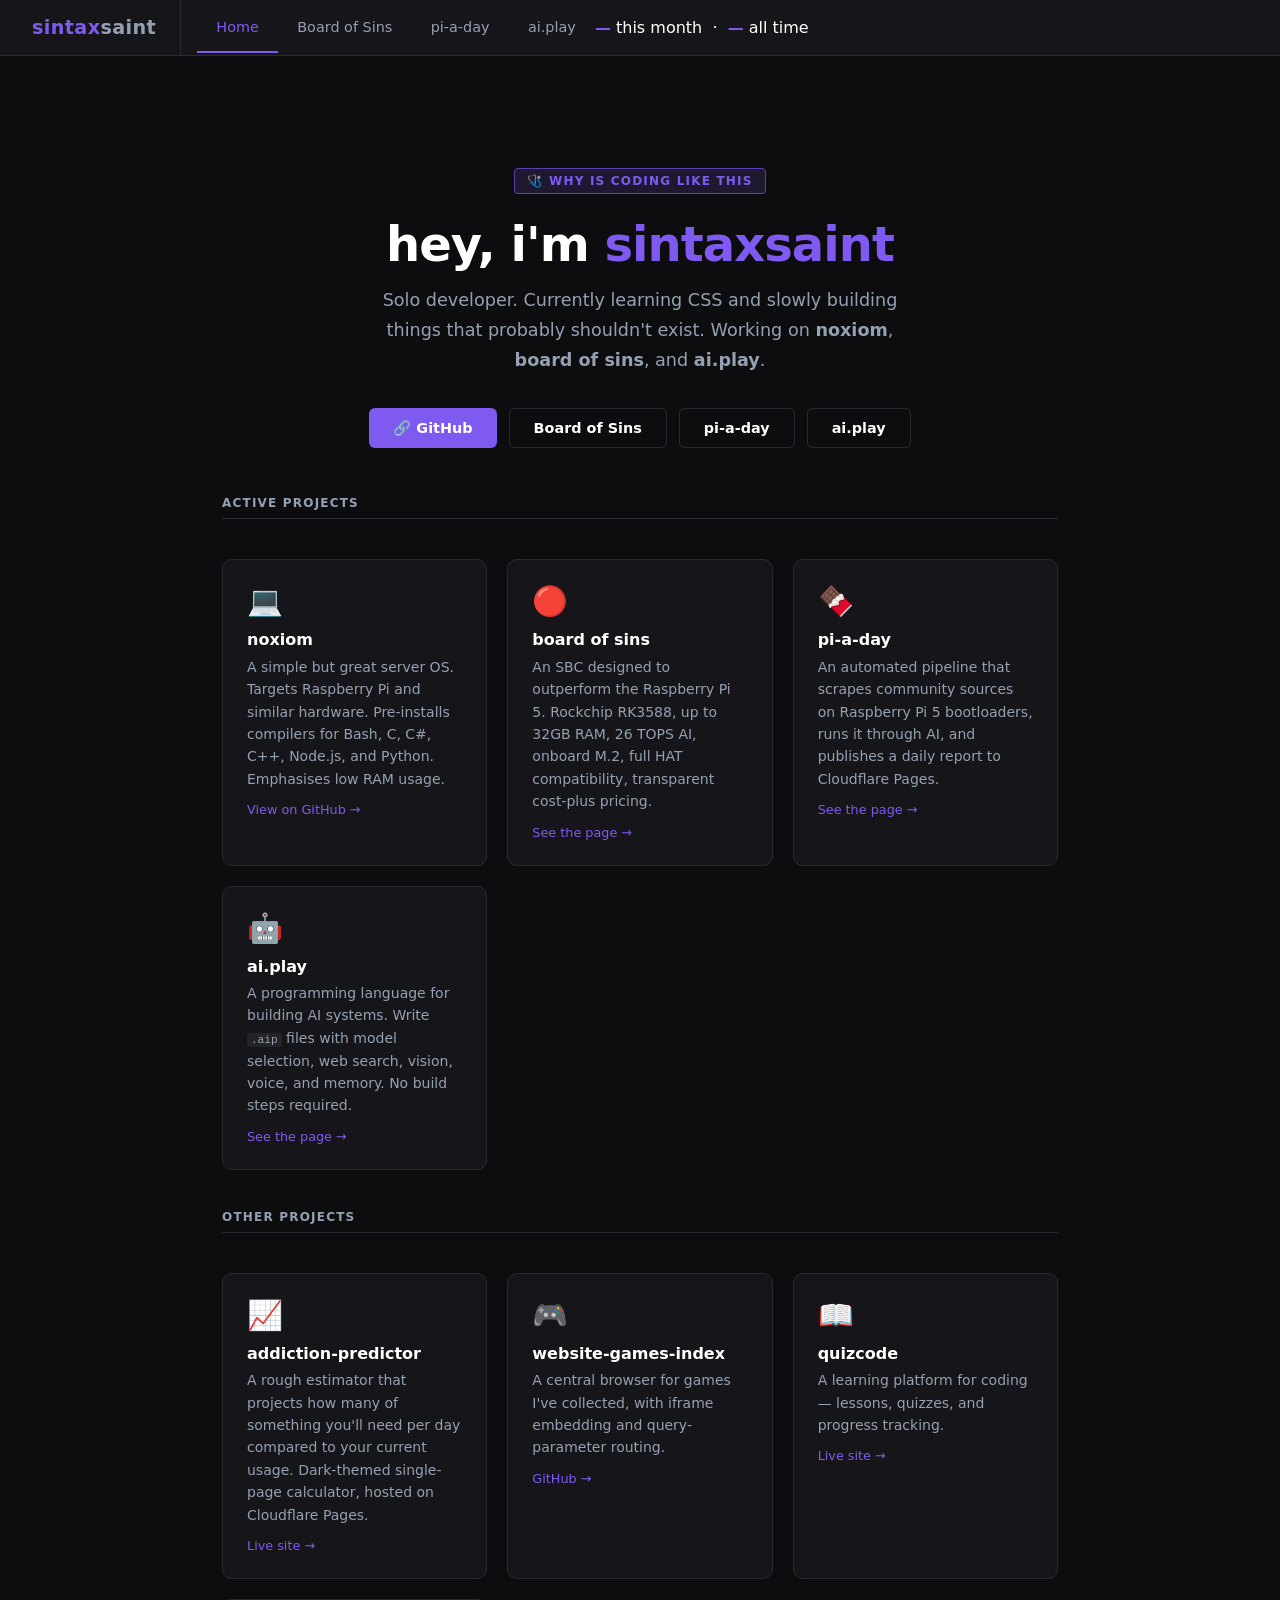
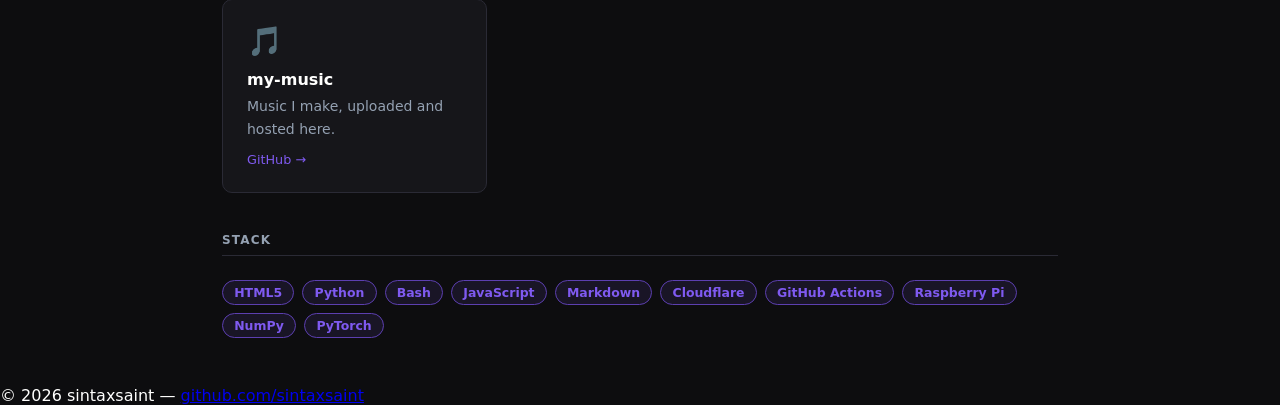
==== commit a5be25bd: "u" ====
--- a/index.html
+++ b/index.html
@@ -13,13 +13,10 @@
     <a class="nav-link active" href="index.html">Home</a>
     <a class="nav-link" href="board-of-sins/index.html">Board of Sins</a>
     <a class="nav-link" href="pi-a-day/index.html">pi-a-day</a>
-<<<<<<< Updated upstream
+    <a class="nav-link" href="ai-play/index.html">ai.play</a>
     <div class="visitor-stats">
       <span class="stat-num" id="stat-monthly">—</span> this month &nbsp;&middot;&nbsp; <span class="stat-num" id="stat-alltime">—</span> all time
     </div>
-=======
-    <a class="nav-link" href="ai-play/index.html">ai.play</a>
->>>>>>> Stashed changes
   </nav>
 
   <main>
